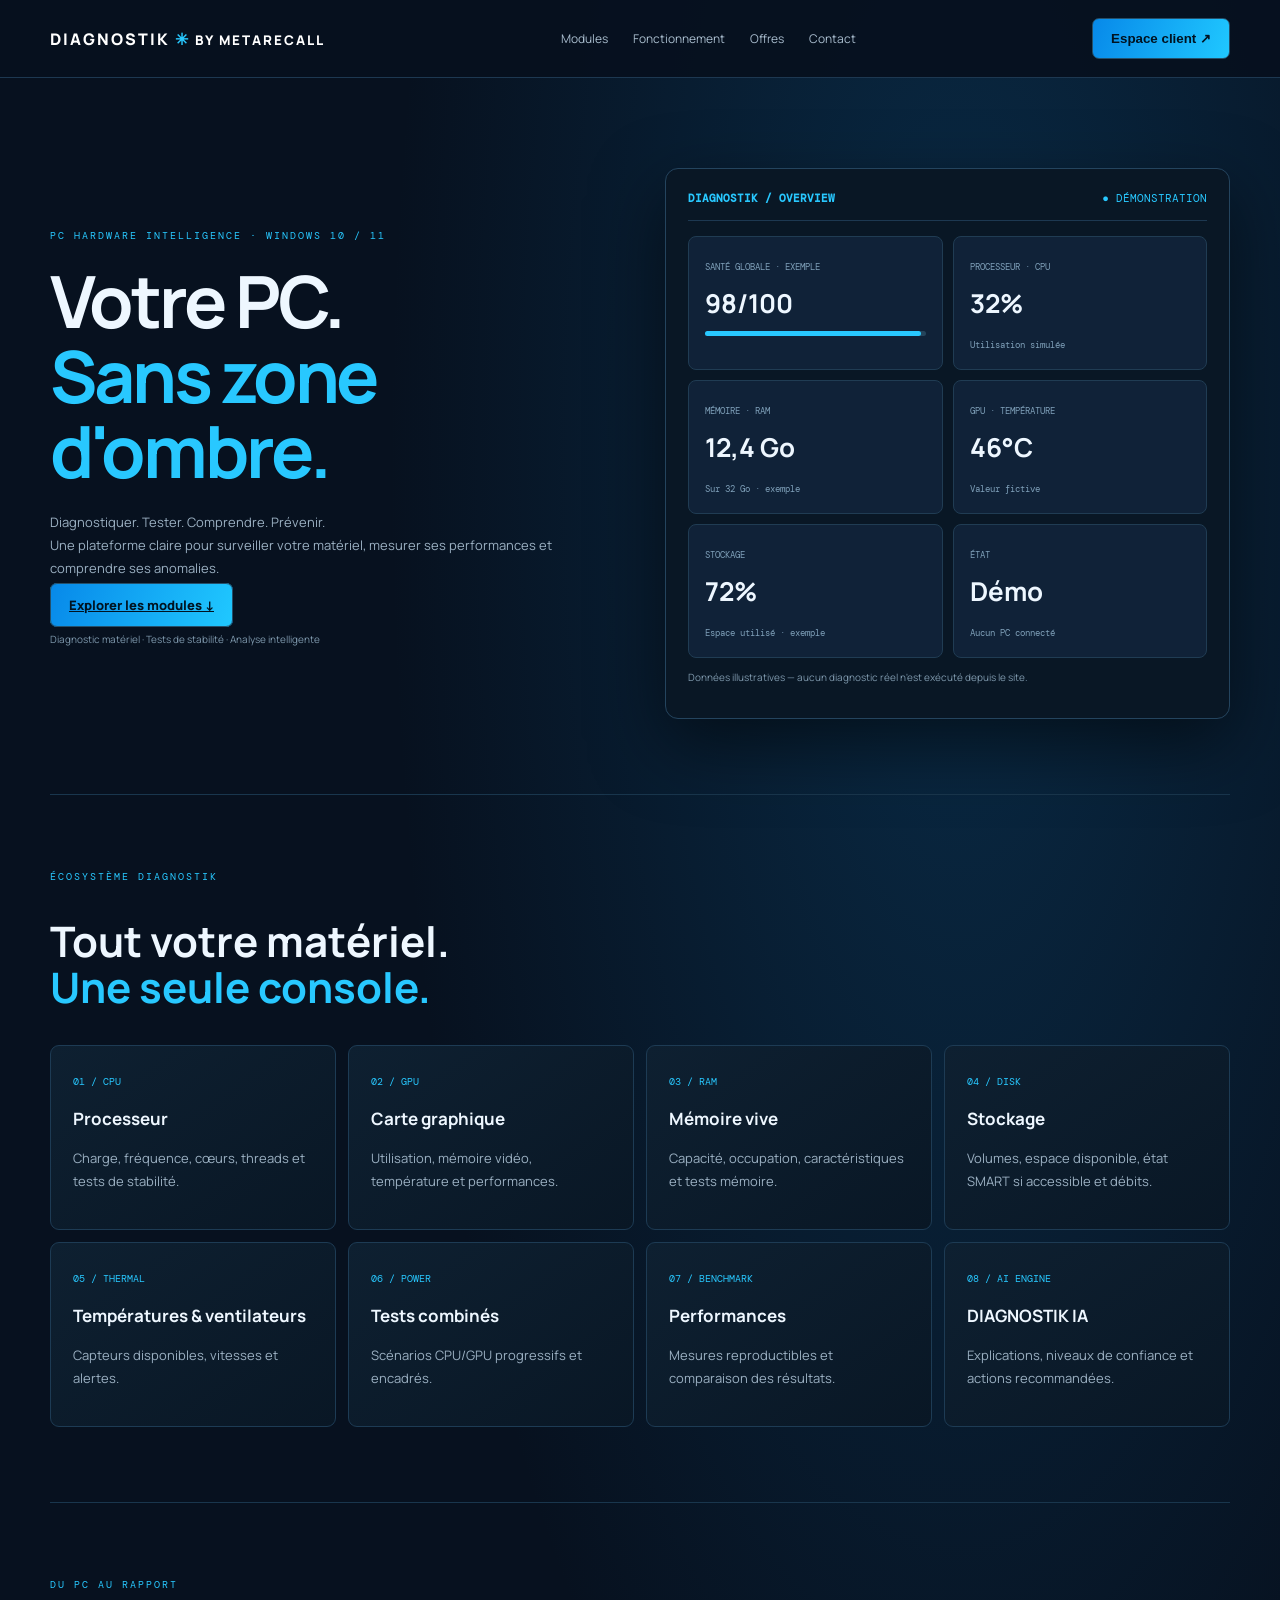
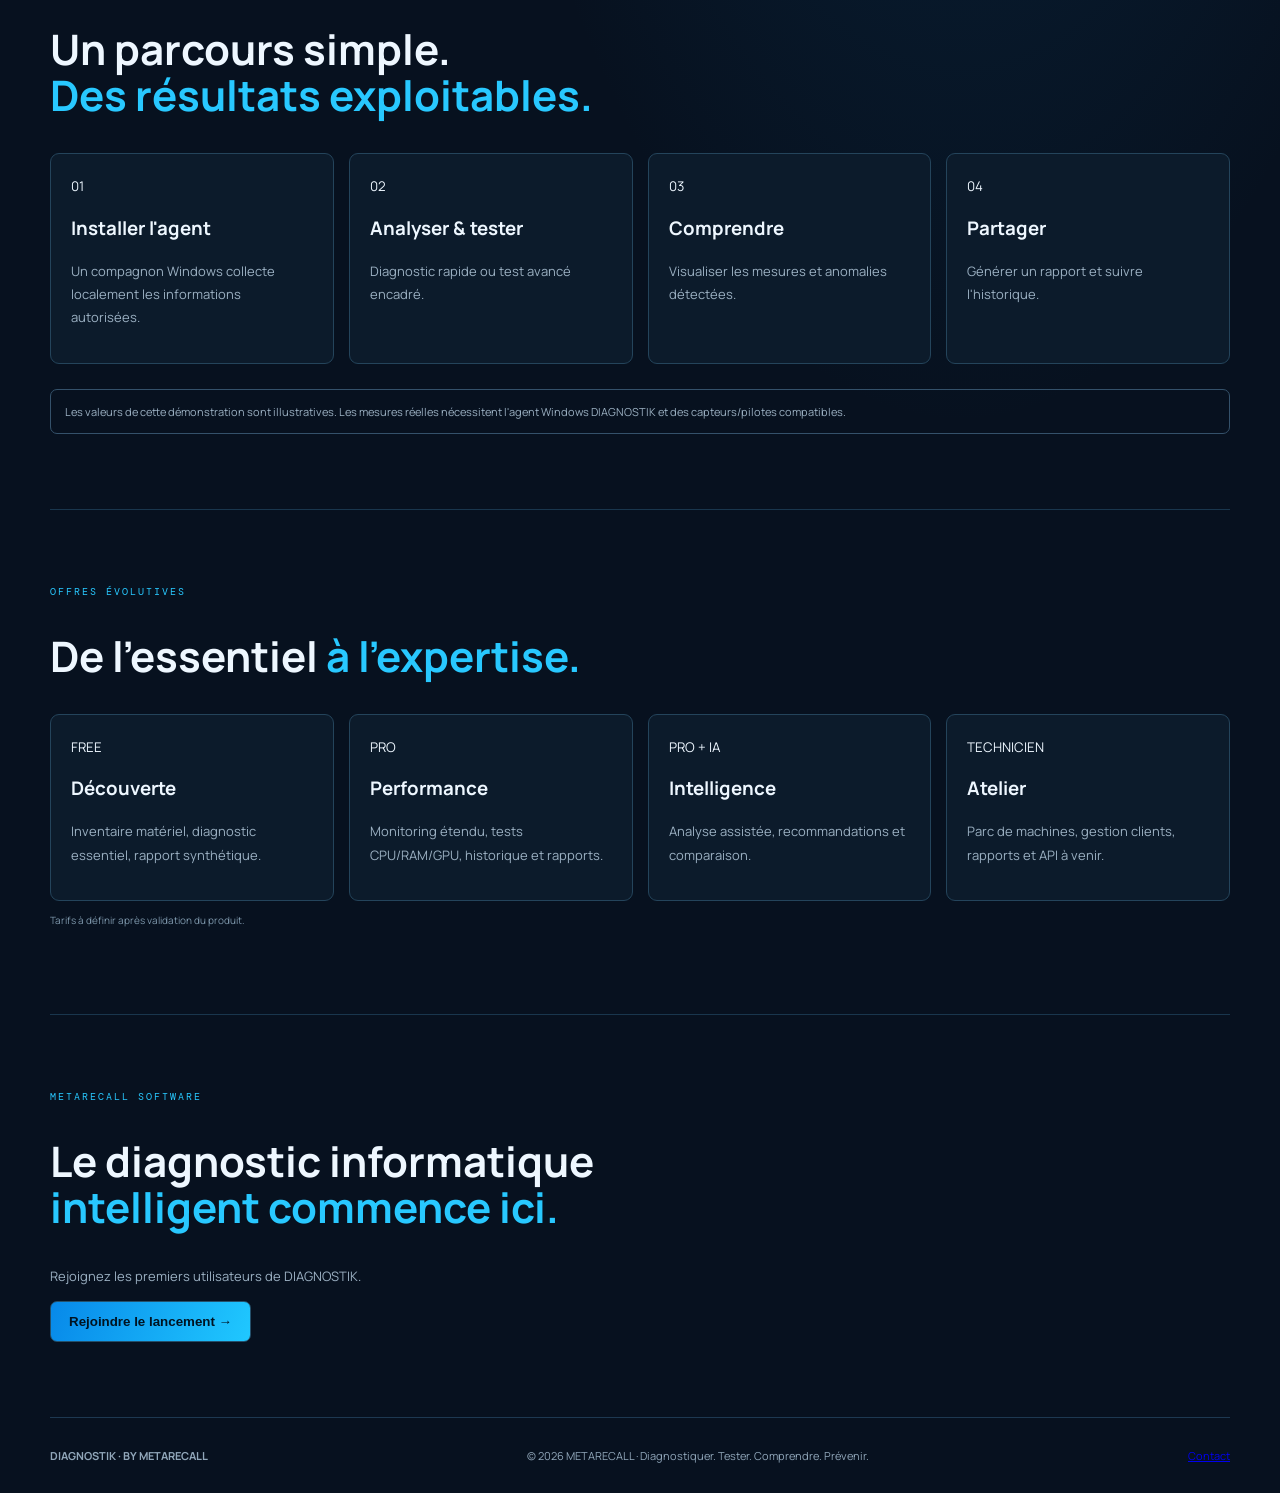
==== diagnostik-site/index.html @ a748ced7 "Add DIAGNOSTIK standalone landing page" ====
<!doctype html>
<html lang="fr"><head><meta charset="utf-8"><meta name="viewport" content="width=device-width,initial-scale=1"><meta name="theme-color" content="#07111f"><meta name="description" content="DIAGNOSTIK by METARECALL — diagnostic matériel, monitoring et rapports intelligents pour PC Windows."><title>DIAGNOSTIK — Le diagnostic informatique intelligent</title>
<style>
@import url('https://fonts.googleapis.com/css2?family=DM+Mono:wght@400;500&family=Manrope:wght@400;600;700;800&display=swap');
:root{--bg:#07111f;--panel:#0d1b2b;--line:#1d3851;--cyan:#28c8ff;--white:#eef7ff;--muted:#91a7ba}*{box-sizing:border-box}html{scroll-behavior:smooth}body{margin:0;background:radial-gradient(ellipse at 75% 15%,#0c4b7770,transparent 42%),var(--bg);color:var(--white);font-family:Manrope,Arial,sans-serif}.wrap{width:min(1180px,calc(100% - 40px));margin:auto}.top{position:sticky;top:0;background:#07111fee;border-bottom:1px solid var(--line);padding:18px max(20px,calc((100vw - 1180px)/2));display:flex;justify-content:space-between;align-items:center;z-index:2}.brand{font-weight:800;letter-spacing:2px;color:white;text-decoration:none}.brand span{color:var(--cyan)}nav{display:flex;gap:25px}nav a,.link{color:#a9bdce;text-decoration:none;font-size:12px}.btn{border:1px solid #24506b;background:linear-gradient(110deg,#0789e9,#20c8ff);color:#001321;border-radius:7px;padding:12px 18px;font-weight:800;cursor:pointer}.hero{padding:90px 0 75px;display:grid;grid-template-columns:1fr 1fr;gap:50px;align-items:center}.eyebrow{font:10px 'DM Mono';letter-spacing:2px;color:var(--cyan)}h1{font-size:clamp(46px,6vw,72px);line-height:1.04;letter-spacing:-3px;margin:22px 0}h1 em,h2 em{font-style:normal;color:var(--cyan)}p{color:#9bb0c2;line-height:1.8;font-size:13px}.panel{background:#091725;border:1px solid #24445e;border-radius:13px;padding:22px;box-shadow:0 25px 70px #0008}.panelhead{display:flex;justify-content:space-between;border-bottom:1px solid var(--line);padding-bottom:15px;margin-bottom:15px;font:11px 'DM Mono';color:var(--cyan)}.tiles{display:grid;grid-template-columns:repeat(2,1fr);gap:10px}.tile{background:#102238;border:1px solid #203c53;border-radius:8px;padding:16px}.tile small{color:#7fa0b9;font:9px 'DM Mono'}.tile b{display:block;font-size:26px;margin:10px 0}.bar{height:5px;background:#24445b;border-radius:5px}.bar i{display:block;background:var(--cyan);height:100%;width:65%;border-radius:5px}.section{padding:75px 0;border-top:1px solid #19364d}.section h2{font-size:42px;line-height:1.1}.grid{display:grid;grid-template-columns:repeat(4,1fr);gap:12px}.card{background:linear-gradient(145deg,#0e2031,#091725);border:1px solid #1d3b54;border-radius:9px;padding:22px;min-height:185px}.card small{color:var(--cyan);font:10px 'DM Mono'}.card h3{font-size:17px}.steps,.plans{display:grid;grid-template-columns:repeat(4,1fr);gap:15px}.step,.plan{border:1px solid #24445b;padding:20px;border-radius:9px;background:#0c1b2b}.note{border:1px solid #34516a;padding:14px;border-radius:7px;font-size:11px;color:#9bb0c2;margin-top:25px}.footer{padding:30px 0;border-top:1px solid var(--line);display:flex;justify-content:space-between;color:#91a7ba;font-size:11px}.modal{display:none;position:fixed;inset:0;background:#000c;z-index:5;place-items:center;padding:20px}.modal.open{display:grid}.modalbox{background:#0b1b2b;border:1px solid #2b5873;padding:28px;border-radius:12px;width:min(420px,100%)}input{display:block;width:100%;padding:12px;margin:8px 0 15px;background:#071522;border:1px solid #29465d;color:white;border-radius:6px}.muted{font-size:10px;color:#7e98ac}@media(max-width:800px){.hero{grid-template-columns:1fr}.grid,.steps,.plans{grid-template-columns:repeat(2,1fr)}nav{display:none}}@media(max-width:500px){.grid,.steps,.plans{grid-template-columns:1fr}.hero{padding-top:55px}.footer{display:block}}
</style></head><body>
<header class="top"><a class="brand" href="#">DIAGNOSTIK <span>✳</span> <small>BY METARECALL</small></a><nav><a href="#modules">Modules</a><a href="#fonctionnement">Fonctionnement</a><a href="#offres">Offres</a><a href="#contact">Contact</a></nav><button class="btn" onclick="document.querySelector('.modal').classList.add('open')">Espace client ↗</button></header>
<main><section class="hero wrap"><div><div class="eyebrow">PC HARDWARE INTELLIGENCE · WINDOWS 10 / 11</div><h1>Votre PC.<br><em>Sans zone d'ombre.</em></h1><p>Diagnostiquer. Tester. Comprendre. Prévenir.<br>Une plateforme claire pour surveiller votre matériel, mesurer ses performances et comprendre ses anomalies.</p><p><a class="btn" href="#modules">Explorer les modules ↓</a></p><p class="muted">Diagnostic matériel · Tests de stabilité · Analyse intelligente</p></div><div class="panel"><div class="panelhead"><b>DIAGNOSTIK / OVERVIEW</b><span>● DÉMONSTRATION</span></div><div class="tiles"><div class="tile"><small>SANTÉ GLOBALE · EXEMPLE</small><b>98/100</b><div class="bar"><i style="width:98%"></i></div></div><div class="tile"><small>PROCESSEUR · CPU</small><b>32%</b><small>Utilisation simulée</small></div><div class="tile"><small>MÉMOIRE · RAM</small><b>12,4 Go</b><small>Sur 32 Go · exemple</small></div><div class="tile"><small>GPU · TEMPÉRATURE</small><b>46°C</b><small>Valeur fictive</small></div><div class="tile"><small>STOCKAGE</small><b>72%</b><small>Espace utilisé · exemple</small></div><div class="tile"><small>ÉTAT</small><b>Démo</b><small>Aucun PC connecté</small></div></div><p class="muted">Données illustratives — aucun diagnostic réel n'est exécuté depuis le site.</p></div></section>
<section class="section wrap" id="modules"><div class="eyebrow">ÉCOSYSTÈME DIAGNOSTIK</div><h2>Tout votre matériel.<br><em>Une seule console.</em></h2><div class="grid"><article class="card"><small>01 / CPU</small><h3>Processeur</h3><p>Charge, fréquence, cœurs, threads et tests de stabilité.</p></article><article class="card"><small>02 / GPU</small><h3>Carte graphique</h3><p>Utilisation, mémoire vidéo, température et performances.</p></article><article class="card"><small>03 / RAM</small><h3>Mémoire vive</h3><p>Capacité, occupation, caractéristiques et tests mémoire.</p></article><article class="card"><small>04 / DISK</small><h3>Stockage</h3><p>Volumes, espace disponible, état SMART si accessible et débits.</p></article><article class="card"><small>05 / THERMAL</small><h3>Températures & ventilateurs</h3><p>Capteurs disponibles, vitesses et alertes.</p></article><article class="card"><small>06 / POWER</small><h3>Tests combinés</h3><p>Scénarios CPU/GPU progressifs et encadrés.</p></article><article class="card"><small>07 / BENCHMARK</small><h3>Performances</h3><p>Mesures reproductibles et comparaison des résultats.</p></article><article class="card"><small>08 / AI ENGINE</small><h3>DIAGNOSTIK IA</h3><p>Explications, niveaux de confiance et actions recommandées.</p></article></div></section>
<section class="section wrap" id="fonctionnement"><div class="eyebrow">DU PC AU RAPPORT</div><h2>Un parcours simple.<br><em>Des résultats exploitables.</em></h2><div class="steps"><div class="step"><small>01</small><h3>Installer l'agent</h3><p>Un compagnon Windows collecte localement les informations autorisées.</p></div><div class="step"><small>02</small><h3>Analyser & tester</h3><p>Diagnostic rapide ou test avancé encadré.</p></div><div class="step"><small>03</small><h3>Comprendre</h3><p>Visualiser les mesures et anomalies détectées.</p></div><div class="step"><small>04</small><h3>Partager</h3><p>Générer un rapport et suivre l'historique.</p></div></div><div class="note">Les valeurs de cette démonstration sont illustratives. Les mesures réelles nécessitent l'agent Windows DIAGNOSTIK et des capteurs/pilotes compatibles.</div></section>
<section class="section wrap" id="offres"><div class="eyebrow">OFFRES ÉVOLUTIVES</div><h2>De l'essentiel <em>à l'expertise.</em></h2><div class="plans"><div class="plan"><small>FREE</small><h3>Découverte</h3><p>Inventaire matériel, diagnostic essentiel, rapport synthétique.</p></div><div class="plan"><small>PRO</small><h3>Performance</h3><p>Monitoring étendu, tests CPU/RAM/GPU, historique et rapports.</p></div><div class="plan"><small>PRO + IA</small><h3>Intelligence</h3><p>Analyse assistée, recommandations et comparaison.</p></div><div class="plan"><small>TECHNICIEN</small><h3>Atelier</h3><p>Parc de machines, gestion clients, rapports et API à venir.</p></div></div><p class="muted">Tarifs à définir après validation du produit.</p></section>
<section class="section wrap" id="contact"><div class="eyebrow">METARECALL SOFTWARE</div><h2>Le diagnostic informatique<br><em>intelligent commence ici.</em></h2><p>Rejoignez les premiers utilisateurs de DIAGNOSTIK.</p><button class="btn" onclick="document.querySelector('.modal').classList.add('open')">Rejoindre le lancement →</button></section></main>
<footer class="footer wrap"><b>DIAGNOSTIK · BY METARECALL</b><span>© 2026 METARECALL · Diagnostiquer. Tester. Comprendre. Prévenir.</span><a href="mailto:cfjacquet@gmail.com">Contact</a></footer>
<div class="modal"><div class="modalbox"><button class="btn" onclick="document.querySelector('.modal').classList.remove('open')">Fermer ×</button><h2>Espace client</h2><p>La création de comptes et l'authentification sécurisée seront activées après raccordement du backend.</p><label>Nom<input placeholder="Votre nom" disabled></label><label>E-mail<input placeholder="vous@exemple.fr" disabled></label><p class="muted">Préinscription et connexion non opérationnelles dans cette version.</p></div></div>
</body></html>
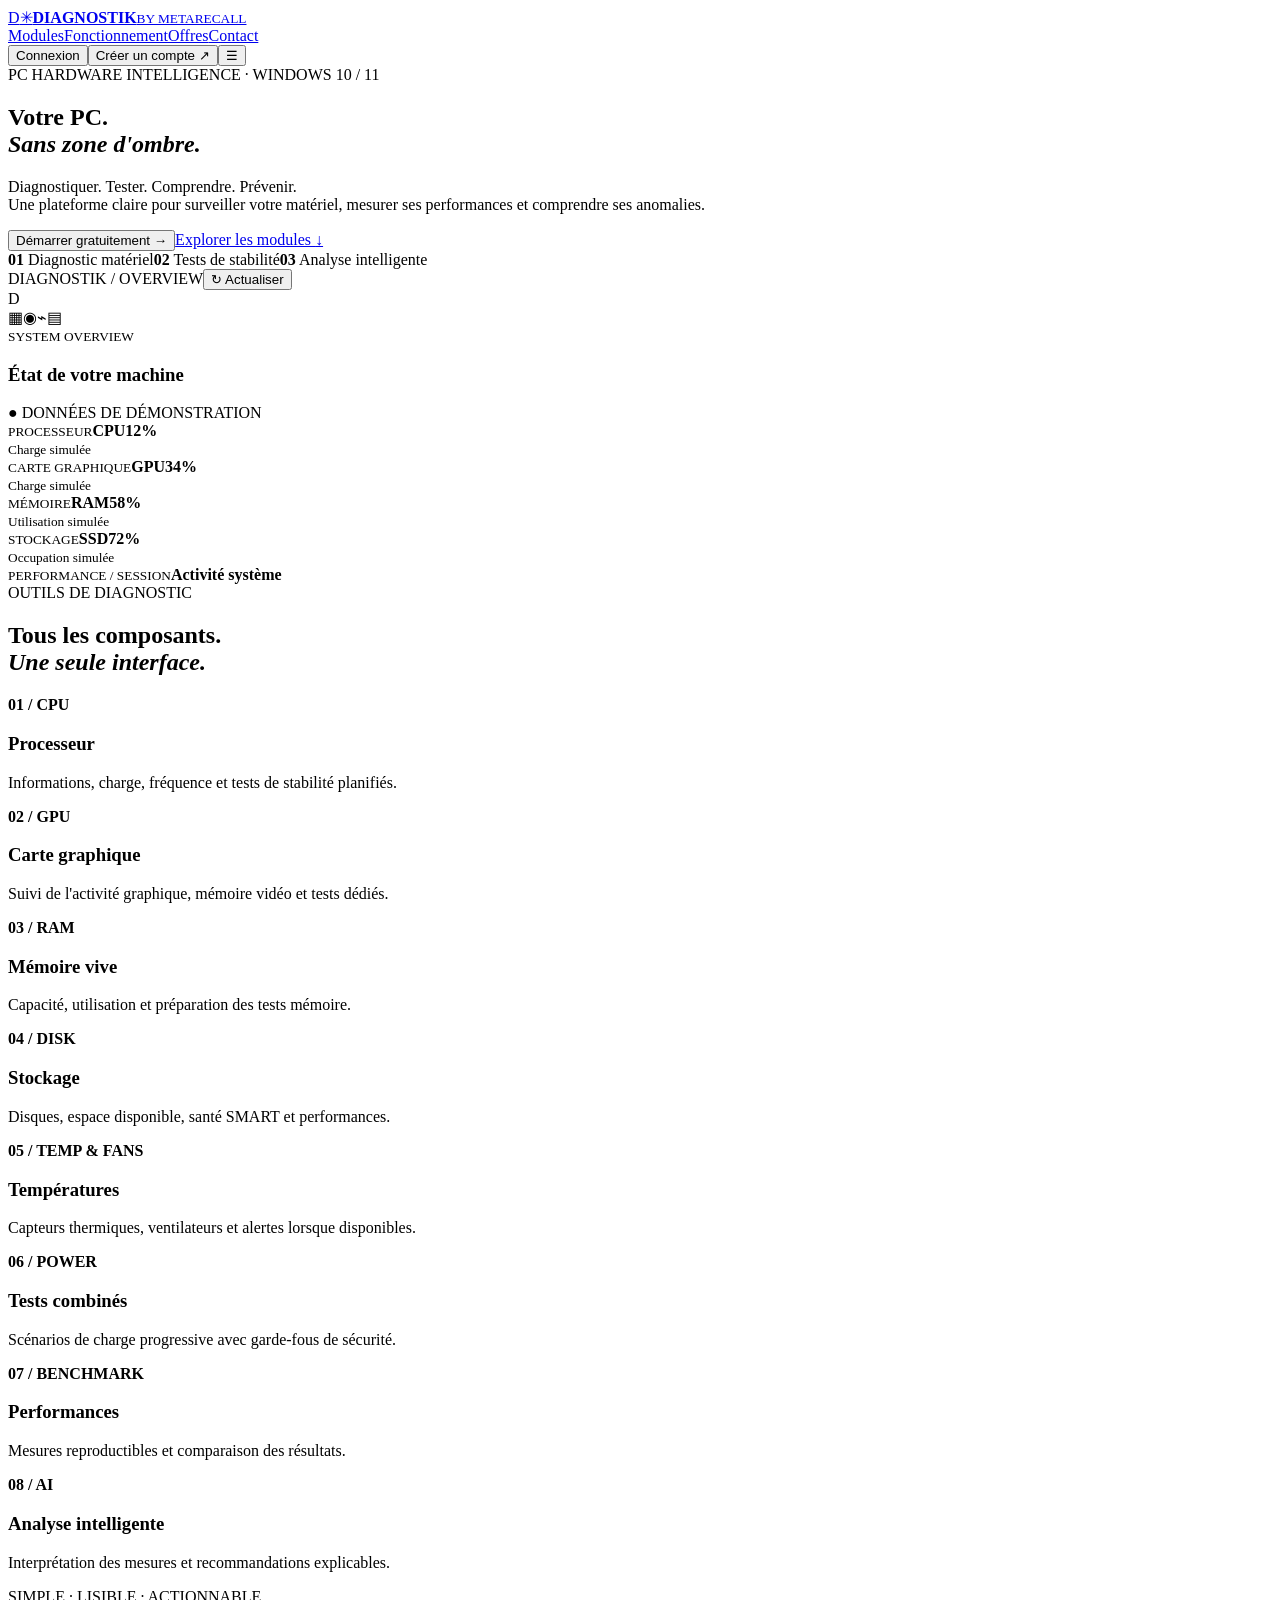
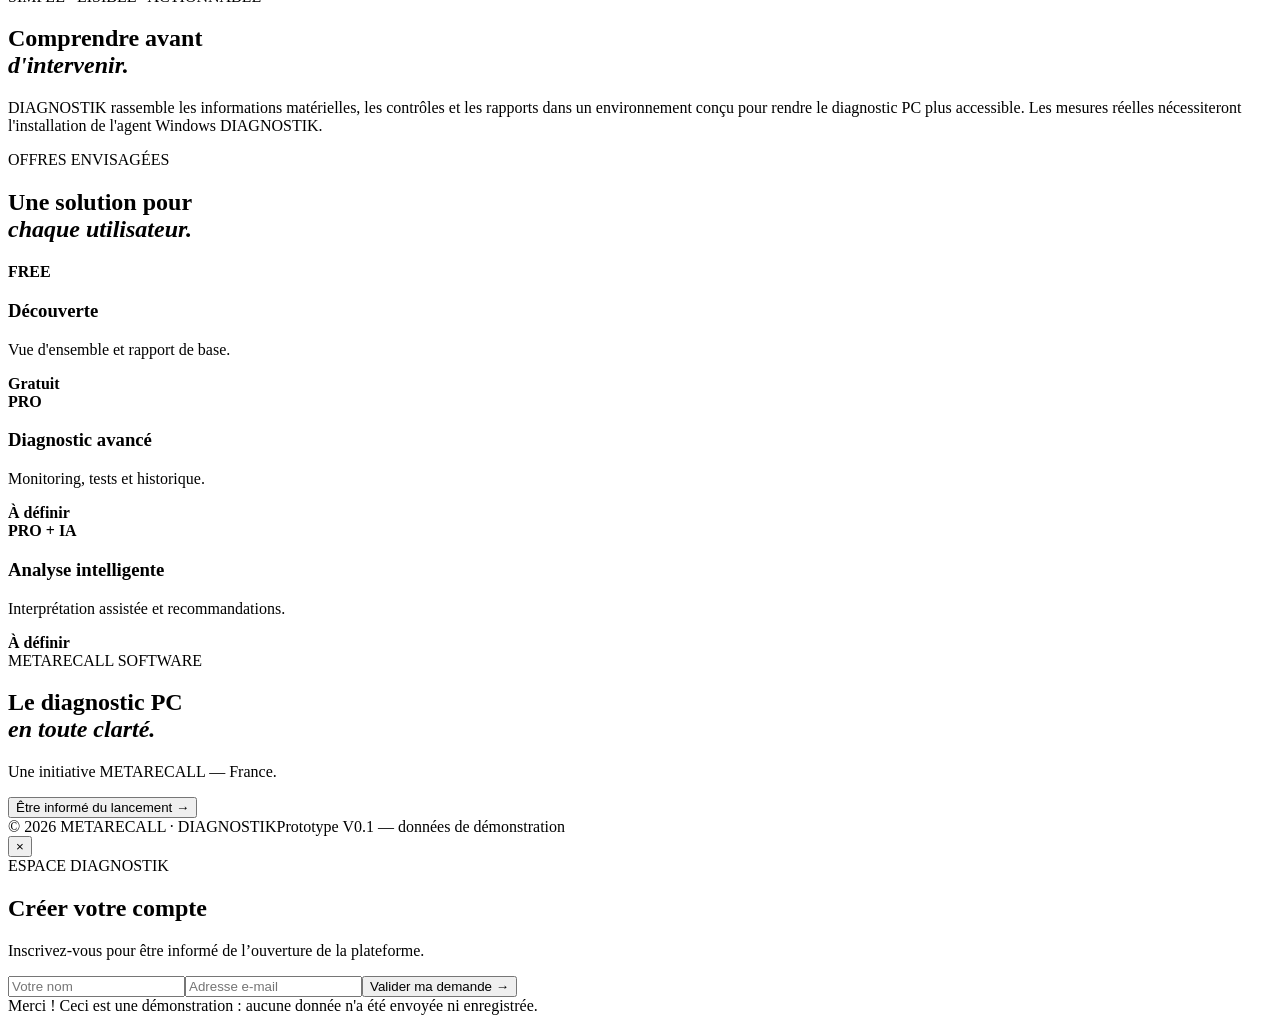
==== commit 7ddb4e7d: "Publish DIAGNOSTIK V0.1 static site" ====
--- a/diagnostik-site/index.html
+++ b/diagnostik-site/index.html
@@ -1,15 +1,20 @@
 <!doctype html>
-<html lang="fr"><head><meta charset="utf-8"><meta name="viewport" content="width=device-width,initial-scale=1"><meta name="theme-color" content="#07111f"><meta name="description" content="DIAGNOSTIK by METARECALL — diagnostic matériel, monitoring et rapports intelligents pour PC Windows."><title>DIAGNOSTIK — Le diagnostic informatique intelligent</title>
-<style>
-@import url('https://fonts.googleapis.com/css2?family=DM+Mono:wght@400;500&family=Manrope:wght@400;600;700;800&display=swap');
-:root{--bg:#07111f;--panel:#0d1b2b;--line:#1d3851;--cyan:#28c8ff;--white:#eef7ff;--muted:#91a7ba}*{box-sizing:border-box}html{scroll-behavior:smooth}body{margin:0;background:radial-gradient(ellipse at 75% 15%,#0c4b7770,transparent 42%),var(--bg);color:var(--white);font-family:Manrope,Arial,sans-serif}.wrap{width:min(1180px,calc(100% - 40px));margin:auto}.top{position:sticky;top:0;background:#07111fee;border-bottom:1px solid var(--line);padding:18px max(20px,calc((100vw - 1180px)/2));display:flex;justify-content:space-between;align-items:center;z-index:2}.brand{font-weight:800;letter-spacing:2px;color:white;text-decoration:none}.brand span{color:var(--cyan)}nav{display:flex;gap:25px}nav a,.link{color:#a9bdce;text-decoration:none;font-size:12px}.btn{border:1px solid #24506b;background:linear-gradient(110deg,#0789e9,#20c8ff);color:#001321;border-radius:7px;padding:12px 18px;font-weight:800;cursor:pointer}.hero{padding:90px 0 75px;display:grid;grid-template-columns:1fr 1fr;gap:50px;align-items:center}.eyebrow{font:10px 'DM Mono';letter-spacing:2px;color:var(--cyan)}h1{font-size:clamp(46px,6vw,72px);line-height:1.04;letter-spacing:-3px;margin:22px 0}h1 em,h2 em{font-style:normal;color:var(--cyan)}p{color:#9bb0c2;line-height:1.8;font-size:13px}.panel{background:#091725;border:1px solid #24445e;border-radius:13px;padding:22px;box-shadow:0 25px 70px #0008}.panelhead{display:flex;justify-content:space-between;border-bottom:1px solid var(--line);padding-bottom:15px;margin-bottom:15px;font:11px 'DM Mono';color:var(--cyan)}.tiles{display:grid;grid-template-columns:repeat(2,1fr);gap:10px}.tile{background:#102238;border:1px solid #203c53;border-radius:8px;padding:16px}.tile small{color:#7fa0b9;font:9px 'DM Mono'}.tile b{display:block;font-size:26px;margin:10px 0}.bar{height:5px;background:#24445b;border-radius:5px}.bar i{display:block;background:var(--cyan);height:100%;width:65%;border-radius:5px}.section{padding:75px 0;border-top:1px solid #19364d}.section h2{font-size:42px;line-height:1.1}.grid{display:grid;grid-template-columns:repeat(4,1fr);gap:12px}.card{background:linear-gradient(145deg,#0e2031,#091725);border:1px solid #1d3b54;border-radius:9px;padding:22px;min-height:185px}.card small{color:var(--cyan);font:10px 'DM Mono'}.card h3{font-size:17px}.steps,.plans{display:grid;grid-template-columns:repeat(4,1fr);gap:15px}.step,.plan{border:1px solid #24445b;padding:20px;border-radius:9px;background:#0c1b2b}.note{border:1px solid #34516a;padding:14px;border-radius:7px;font-size:11px;color:#9bb0c2;margin-top:25px}.footer{padding:30px 0;border-top:1px solid var(--line);display:flex;justify-content:space-between;color:#91a7ba;font-size:11px}.modal{display:none;position:fixed;inset:0;background:#000c;z-index:5;place-items:center;padding:20px}.modal.open{display:grid}.modalbox{background:#0b1b2b;border:1px solid #2b5873;padding:28px;border-radius:12px;width:min(420px,100%)}input{display:block;width:100%;padding:12px;margin:8px 0 15px;background:#071522;border:1px solid #29465d;color:white;border-radius:6px}.muted{font-size:10px;color:#7e98ac}@media(max-width:800px){.hero{grid-template-columns:1fr}.grid,.steps,.plans{grid-template-columns:repeat(2,1fr)}nav{display:none}}@media(max-width:500px){.grid,.steps,.plans{grid-template-columns:1fr}.hero{padding-top:55px}.footer{display:block}}
-</style></head><body>
-<header class="top"><a class="brand" href="#">DIAGNOSTIK <span>✳</span> <small>BY METARECALL</small></a><nav><a href="#modules">Modules</a><a href="#fonctionnement">Fonctionnement</a><a href="#offres">Offres</a><a href="#contact">Contact</a></nav><button class="btn" onclick="document.querySelector('.modal').classList.add('open')">Espace client ↗</button></header>
-<main><section class="hero wrap"><div><div class="eyebrow">PC HARDWARE INTELLIGENCE · WINDOWS 10 / 11</div><h1>Votre PC.<br><em>Sans zone d'ombre.</em></h1><p>Diagnostiquer. Tester. Comprendre. Prévenir.<br>Une plateforme claire pour surveiller votre matériel, mesurer ses performances et comprendre ses anomalies.</p><p><a class="btn" href="#modules">Explorer les modules ↓</a></p><p class="muted">Diagnostic matériel · Tests de stabilité · Analyse intelligente</p></div><div class="panel"><div class="panelhead"><b>DIAGNOSTIK / OVERVIEW</b><span>● DÉMONSTRATION</span></div><div class="tiles"><div class="tile"><small>SANTÉ GLOBALE · EXEMPLE</small><b>98/100</b><div class="bar"><i style="width:98%"></i></div></div><div class="tile"><small>PROCESSEUR · CPU</small><b>32%</b><small>Utilisation simulée</small></div><div class="tile"><small>MÉMOIRE · RAM</small><b>12,4 Go</b><small>Sur 32 Go · exemple</small></div><div class="tile"><small>GPU · TEMPÉRATURE</small><b>46°C</b><small>Valeur fictive</small></div><div class="tile"><small>STOCKAGE</small><b>72%</b><small>Espace utilisé · exemple</small></div><div class="tile"><small>ÉTAT</small><b>Démo</b><small>Aucun PC connecté</small></div></div><p class="muted">Données illustratives — aucun diagnostic réel n'est exécuté depuis le site.</p></div></section>
-<section class="section wrap" id="modules"><div class="eyebrow">ÉCOSYSTÈME DIAGNOSTIK</div><h2>Tout votre matériel.<br><em>Une seule console.</em></h2><div class="grid"><article class="card"><small>01 / CPU</small><h3>Processeur</h3><p>Charge, fréquence, cœurs, threads et tests de stabilité.</p></article><article class="card"><small>02 / GPU</small><h3>Carte graphique</h3><p>Utilisation, mémoire vidéo, température et performances.</p></article><article class="card"><small>03 / RAM</small><h3>Mémoire vive</h3><p>Capacité, occupation, caractéristiques et tests mémoire.</p></article><article class="card"><small>04 / DISK</small><h3>Stockage</h3><p>Volumes, espace disponible, état SMART si accessible et débits.</p></article><article class="card"><small>05 / THERMAL</small><h3>Températures & ventilateurs</h3><p>Capteurs disponibles, vitesses et alertes.</p></article><article class="card"><small>06 / POWER</small><h3>Tests combinés</h3><p>Scénarios CPU/GPU progressifs et encadrés.</p></article><article class="card"><small>07 / BENCHMARK</small><h3>Performances</h3><p>Mesures reproductibles et comparaison des résultats.</p></article><article class="card"><small>08 / AI ENGINE</small><h3>DIAGNOSTIK IA</h3><p>Explications, niveaux de confiance et actions recommandées.</p></article></div></section>
-<section class="section wrap" id="fonctionnement"><div class="eyebrow">DU PC AU RAPPORT</div><h2>Un parcours simple.<br><em>Des résultats exploitables.</em></h2><div class="steps"><div class="step"><small>01</small><h3>Installer l'agent</h3><p>Un compagnon Windows collecte localement les informations autorisées.</p></div><div class="step"><small>02</small><h3>Analyser & tester</h3><p>Diagnostic rapide ou test avancé encadré.</p></div><div class="step"><small>03</small><h3>Comprendre</h3><p>Visualiser les mesures et anomalies détectées.</p></div><div class="step"><small>04</small><h3>Partager</h3><p>Générer un rapport et suivre l'historique.</p></div></div><div class="note">Les valeurs de cette démonstration sont illustratives. Les mesures réelles nécessitent l'agent Windows DIAGNOSTIK et des capteurs/pilotes compatibles.</div></section>
-<section class="section wrap" id="offres"><div class="eyebrow">OFFRES ÉVOLUTIVES</div><h2>De l'essentiel <em>à l'expertise.</em></h2><div class="plans"><div class="plan"><small>FREE</small><h3>Découverte</h3><p>Inventaire matériel, diagnostic essentiel, rapport synthétique.</p></div><div class="plan"><small>PRO</small><h3>Performance</h3><p>Monitoring étendu, tests CPU/RAM/GPU, historique et rapports.</p></div><div class="plan"><small>PRO + IA</small><h3>Intelligence</h3><p>Analyse assistée, recommandations et comparaison.</p></div><div class="plan"><small>TECHNICIEN</small><h3>Atelier</h3><p>Parc de machines, gestion clients, rapports et API à venir.</p></div></div><p class="muted">Tarifs à définir après validation du produit.</p></section>
-<section class="section wrap" id="contact"><div class="eyebrow">METARECALL SOFTWARE</div><h2>Le diagnostic informatique<br><em>intelligent commence ici.</em></h2><p>Rejoignez les premiers utilisateurs de DIAGNOSTIK.</p><button class="btn" onclick="document.querySelector('.modal').classList.add('open')">Rejoindre le lancement →</button></section></main>
-<footer class="footer wrap"><b>DIAGNOSTIK · BY METARECALL</b><span>© 2026 METARECALL · Diagnostiquer. Tester. Comprendre. Prévenir.</span><a href="mailto:cfjacquet@gmail.com">Contact</a></footer>
-<div class="modal"><div class="modalbox"><button class="btn" onclick="document.querySelector('.modal').classList.remove('open')">Fermer ×</button><h2>Espace client</h2><p>La création de comptes et l'authentification sécurisée seront activées après raccordement du backend.</p><label>Nom<input placeholder="Votre nom" disabled></label><label>E-mail<input placeholder="vous@exemple.fr" disabled></label><p class="muted">Préinscription et connexion non opérationnelles dans cette version.</p></div></div>
-</body></html>+<html lang="fr">
+<head>
+<meta charset="utf-8"><meta name="viewport" content="width=device-width,initial-scale=1"><meta name="theme-color" content="#07111f">
+<meta name="description" content="DIAGNOSTIK by METARECALL — diagnostic matériel, monitoring, tests et rapports intelligents pour PC Windows.">
+<title>DIAGNOSTIK — Le diagnostic informatique intelligent</title><link rel="stylesheet" href="styles.css">
+</head>
+<body>
+<div class="ambient"></div>
+<header class="topbar"><a class="brand" href="#home"><span class="brandmark">D<span>✳</span></span><span><b>DIAGNOSTIK</b><small>BY METARECALL</small></span></a><nav><a href="#modules">Modules</a><a href="#how">Fonctionnement</a><a href="#plans">Offres</a><a href="#contact">Contact</a></nav><div class="actions"><button class="btn ghost" data-open="login">Connexion</button><button class="btn primary" data-open="signup">Créer un compte <span>↗</span></button><button class="menu" id="menu">☰</button></div></header>
+<main id="home">
+<section class="hero wrap"><div class="hero-copy"><div class="eyebrow"><i></i> PC HARDWARE INTELLIGENCE · WINDOWS 10 / 11</div><h1>Votre PC.<br><em>Sans zone d'ombre.</em></h1><p class="lead">Diagnostiquer. Tester. Comprendre. Prévenir.<br>Une plateforme claire pour surveiller votre matériel, mesurer ses performances et comprendre ses anomalies.</p><div class="hero-cta"><button class="btn primary big" data-open="signup">Démarrer gratuitement <span>→</span></button><a class="textlink" href="#modules">Explorer les modules <span>↓</span></a></div><div class="proof"><span><b>01</b> Diagnostic matériel</span><span><b>02</b> Tests de stabilité</span><span><b>03</b> Analyse intelligente</span></div></div>
+<div class="dashboard-shell"><div class="windowbar"><div class="dots"><i></i><i></i><i></i></div><span>DIAGNOSTIK / OVERVIEW</span><button id="refresh">↻ Actualiser</button></div><div class="dash"><aside class="side"><div class="side-logo">D</div><span class="active">▦</span><span>◉</span><span>⌁</span><span>▤</span></aside><div class="dash-main"><div class="dash-head"><div><small>SYSTEM OVERVIEW</small><h3>État de votre machine</h3></div><span class="pill">● DONNÉES DE DÉMONSTRATION</span></div><div class="metric-grid"><article class="metric"><small>PROCESSEUR</small><b>CPU</b><strong>12%</strong><div class="bar"><i style="width:12%"></i></div><small>Charge simulée</small></article><article class="metric"><small>CARTE GRAPHIQUE</small><b>GPU</b><strong>34%</strong><div class="bar"><i style="width:34%"></i></div><small>Charge simulée</small></article><article class="metric"><small>MÉMOIRE</small><b>RAM</b><strong>58%</strong><div class="bar"><i style="width:58%"></i></div><small>Utilisation simulée</small></article><article class="metric"><small>STOCKAGE</small><b>SSD</b><strong>72%</strong><div class="bar"><i style="width:72%"></i></div><small>Occupation simulée</small></article></div><div class="chart-card"><div><small>PERFORMANCE / SESSION</small><b>Activité système</b></div><div class="chart"><i></i><i></i><i></i><i></i><i></i><i></i><i></i><i></i><i></i><i></i><i></i><i></i></div></div></div></div></div></section>
+<section class="section wrap" id="modules"><div class="section-title"><div class="eyebrow">OUTILS DE DIAGNOSTIC</div><h2>Tous les composants.<br><em>Une seule interface.</em></h2></div><div class="cards"><article><b>01 / CPU</b><h3>Processeur</h3><p>Informations, charge, fréquence et tests de stabilité planifiés.</p></article><article><b>02 / GPU</b><h3>Carte graphique</h3><p>Suivi de l'activité graphique, mémoire vidéo et tests dédiés.</p></article><article><b>03 / RAM</b><h3>Mémoire vive</h3><p>Capacité, utilisation et préparation des tests mémoire.</p></article><article><b>04 / DISK</b><h3>Stockage</h3><p>Disques, espace disponible, santé SMART et performances.</p></article><article><b>05 / TEMP & FANS</b><h3>Températures</h3><p>Capteurs thermiques, ventilateurs et alertes lorsque disponibles.</p></article><article><b>06 / POWER</b><h3>Tests combinés</h3><p>Scénarios de charge progressive avec garde-fous de sécurité.</p></article><article><b>07 / BENCHMARK</b><h3>Performances</h3><p>Mesures reproductibles et comparaison des résultats.</p></article><article><b>08 / AI</b><h3>Analyse intelligente</h3><p>Interprétation des mesures et recommandations explicables.</p></article></div></section>
+<section class="section alt" id="how"><div class="wrap split"><div><div class="eyebrow">SIMPLE · LISIBLE · ACTIONNABLE</div><h2>Comprendre avant<br><em>d'intervenir.</em></h2></div><p>DIAGNOSTIK rassemble les informations matérielles, les contrôles et les rapports dans un environnement conçu pour rendre le diagnostic PC plus accessible. Les mesures réelles nécessiteront l'installation de l'agent Windows DIAGNOSTIK.</p></div></section>
+<section class="section wrap" id="plans"><div class="section-title"><div class="eyebrow">OFFRES ENVISAGÉES</div><h2>Une solution pour<br><em>chaque utilisateur.</em></h2></div><div class="cards plans"><article><b>FREE</b><h3>Découverte</h3><p>Vue d'ensemble et rapport de base.</p><strong>Gratuit</strong></article><article><b>PRO</b><h3>Diagnostic avancé</h3><p>Monitoring, tests et historique.</p><strong>À définir</strong></article><article><b>PRO + IA</b><h3>Analyse intelligente</h3><p>Interprétation assistée et recommandations.</p><strong>À définir</strong></article></div></section>
+<section class="section contact" id="contact"><div class="wrap"><div class="eyebrow">METARECALL SOFTWARE</div><h2>Le diagnostic PC<br><em>en toute clarté.</em></h2><p>Une initiative METARECALL — France.</p><button class="btn primary big" data-open="signup">Être informé du lancement →</button></div></section>
+</main><footer><span>© 2026 METARECALL · DIAGNOSTIK</span><span>Prototype V0.1 — données de démonstration</span></footer>
+<div class="modal" id="modal" aria-hidden="true"><div class="modal-box"><button class="close" id="close">×</button><div class="eyebrow">ESPACE DIAGNOSTIK</div><h2 id="modal-title">Créer votre compte</h2><p id="modal-copy">Inscrivez-vous pour être informé de l’ouverture de la plateforme.</p><form id="account-form"><input type="text" placeholder="Votre nom" required><input type="email" placeholder="Adresse e-mail" required><button class="btn primary" type="submit">Valider ma demande →</button></form><div id="success">Merci ! Ceci est une démonstration : aucune donnée n'a été envoyée ni enregistrée.</div></div></div>
+<script src="app.js"></script></body></html>
